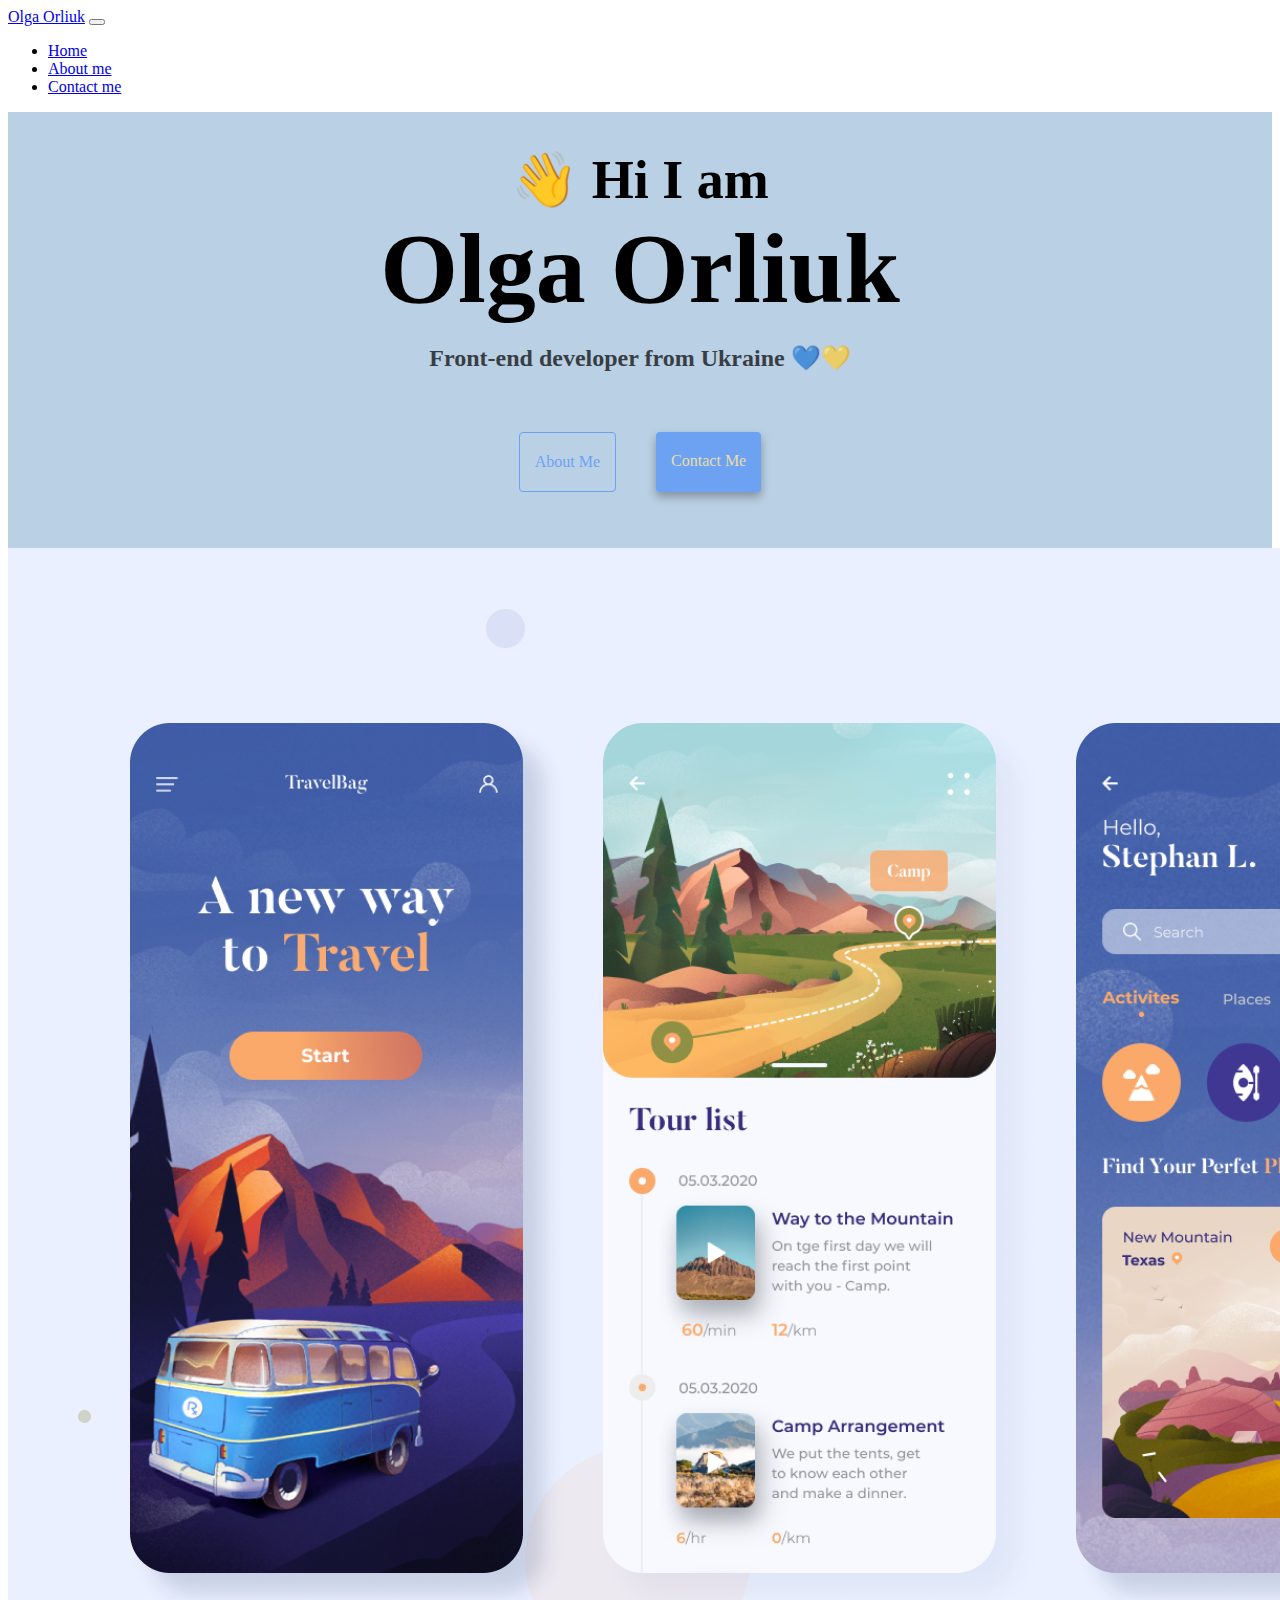
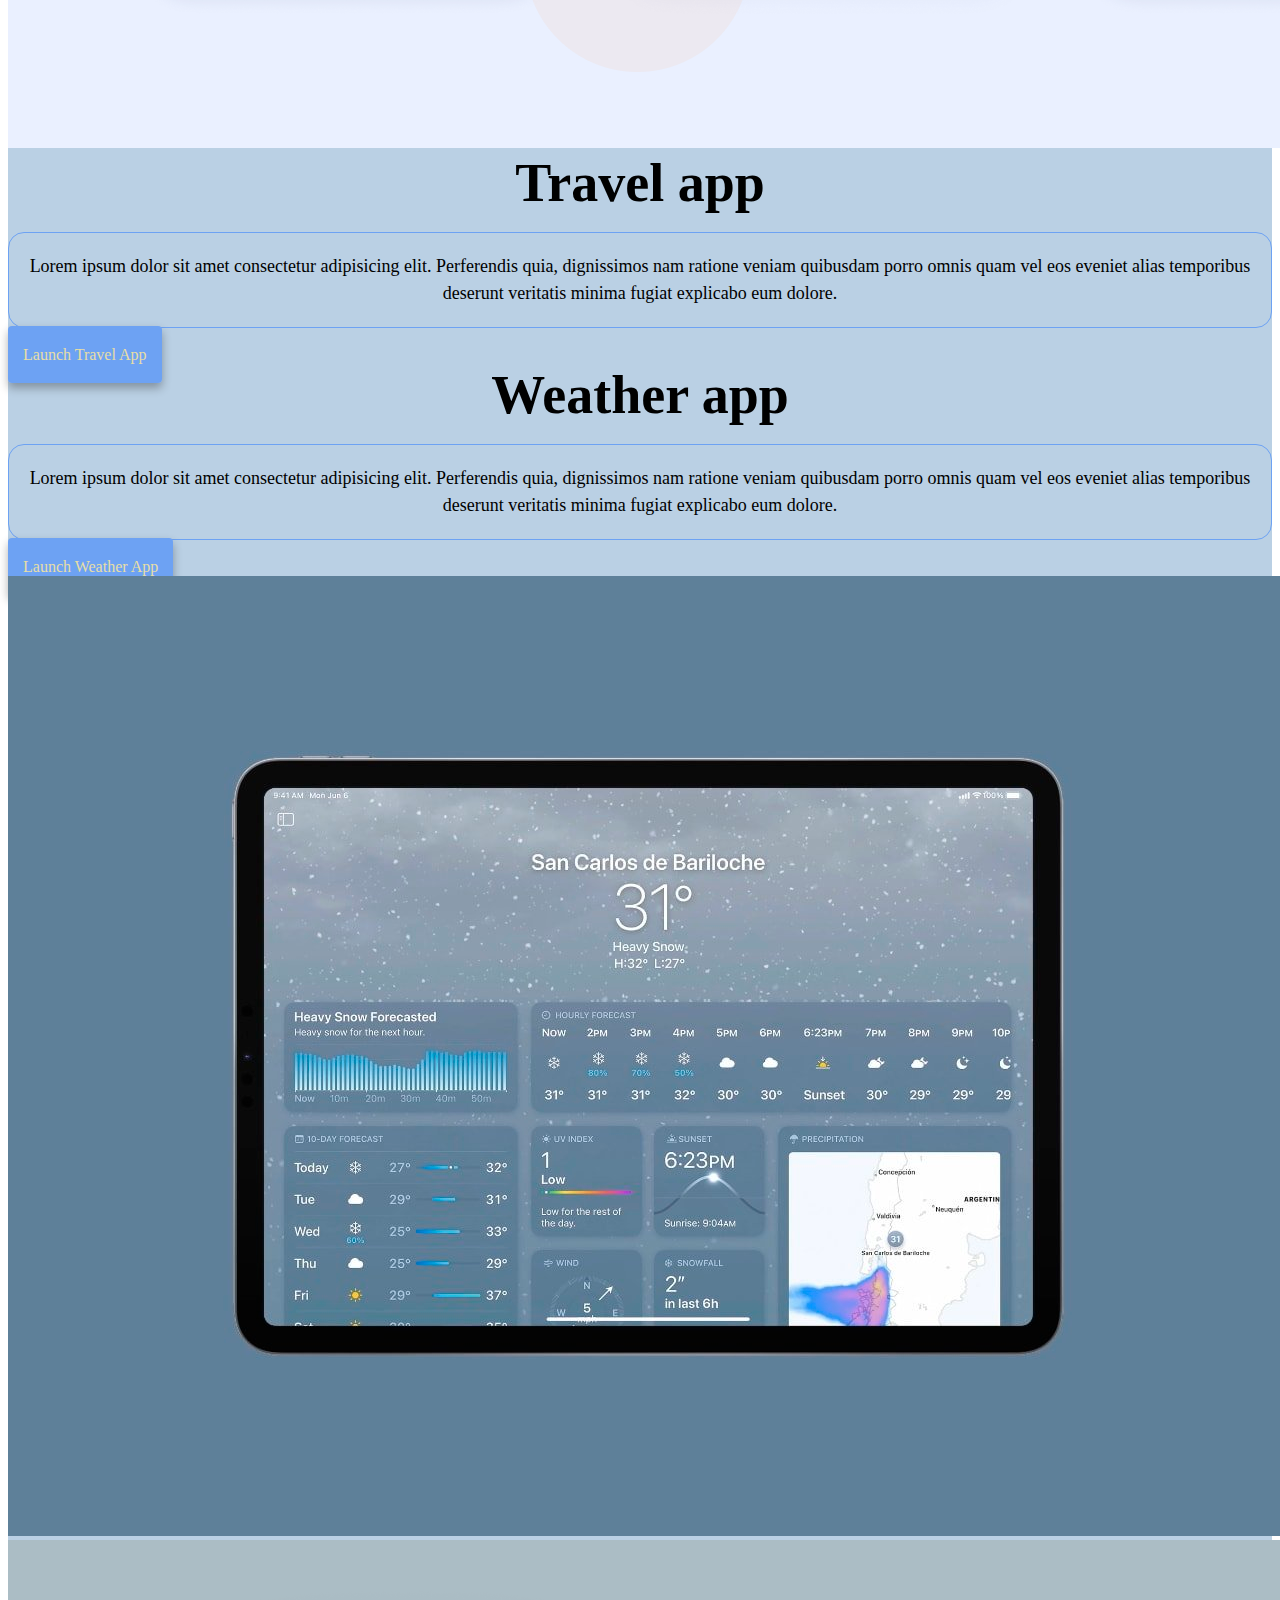
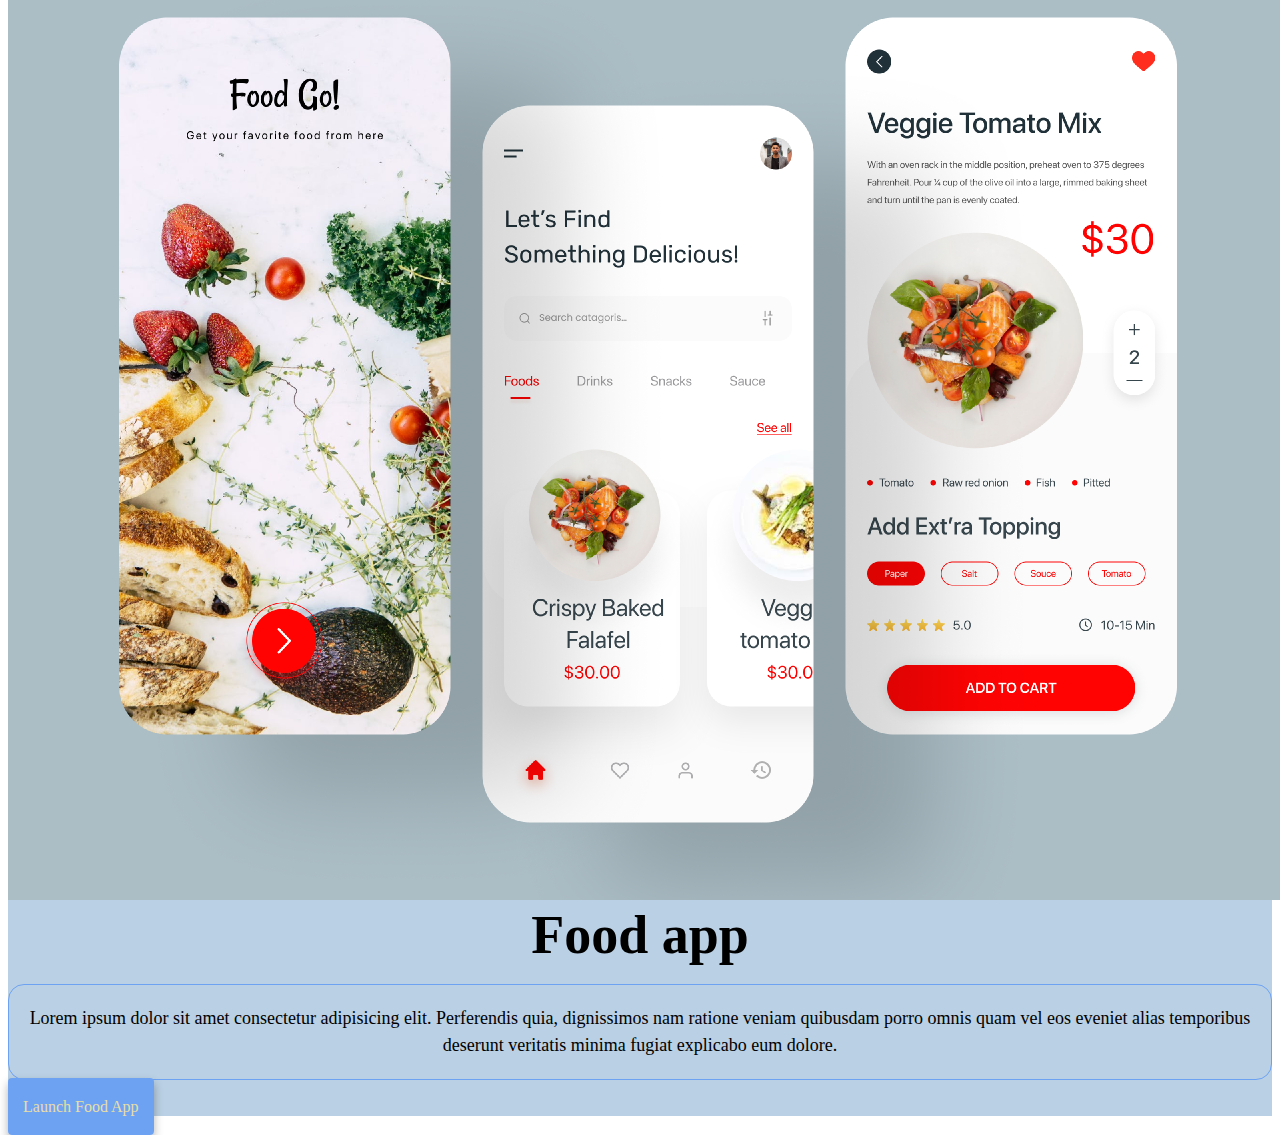
==== index.html @ db728abf "structure" ====
<!DOCTYPE html>
<html lang="en">
  <head>
    <meta charset="UTF-8" />
    <meta name="viewport" content="width=device-width, initial-scale=1.0" />
    <meta http-equiv="X-UA-Compatible" content="ie=edge" />
    <title>Olga Orliuk</title>
    <link href="src/styles.css" rel="stylesheet" type="text/css" />
    <link href="https://cdn.jsdelivr.net/npm/bootstrap@5.3.0-alpha1/dist/css/bootstrap.min.css" rel="stylesheet" integrity="sha384-GLhlTQ8iRABdZLl6O3oVMWSktQOp6b7In1Zl3/Jr59b6EGGoI1aFkw7cmDA6j6gD" crossorigin="anonymous">
    <script src="https://cdn.jsdelivr.net/npm/bootstrap@5.3.0-alpha1/dist/js/bootstrap.bundle.min.js" integrity="sha384-w76AqPfDkMBDXo30jS1Sgez6pr3x5MlQ1ZAGC+nuZB+EYdgRZgiwxhTBTkF7CXvN" crossorigin="anonymous"></script>
  </head>
  <body>
  
    <nav class="navbar navbar-expand-lg bg-body-tertiary">
          <div class="container-fluid">
            <a class="navbar-brand" href="/">Olga Orliuk</a>
            <button class="navbar-toggler" type="button" data-bs-toggle="collapse" data-bs-target="#navbarNav" aria-controls="navbarNav" aria-expanded="false" aria-label="Toggle navigation">
              <span class="navbar-toggler-icon"></span>
            </button>
            <div class="collapse navbar-collapse" id="navbarNav">
              <ul class="navbar-nav">
                <li class="nav-item">
                  <a class="nav-link" aria-current="page" href="/">Home</a>
                </li>
                <li class="nav-item">
                  <a class="nav-link" href="/about.html">About me</a>
                </li>
                <li class="nav-item">
                  <a class="nav-link" href="/about.html#contact">Contact me</a>
                </li>
              </ul>
            </div>
          </div>
    </nav>
    <div class="about">
    </br>
    </br>
    <h2 class="text-center">👋 Hi I am</h2>
    <h1 class="text-center">Olga Orliuk</h1>
    </br>
    <h3 class="text-center">Front-end developer from Ukraine 💙💛</h3>
    <div class="navigation-links">
      <a href="/about.html" class="about-link">About me</a>
      <a href="/about.html#contact" class="contact-link">Contact me</a>
    </div>
    </br>
    </br>
  </div>
  <div class="about">
    <div class="container">
        <div class="row">
          <div class="col-md-6">
            <img src="images/travel.png" class="img-fluid rounded">
          </div>
          <div class="col-md-6">
            <h2 class="mb-3">Travel app</h2>
            <p class="apps">
              Lorem ipsum dolor sit amet consectetur adipisicing elit. Perferendis
              quia, dignissimos nam ratione veniam quibusdam porro omnis quam vel
              eos eveniet alias temporibus deserunt veritatis minima fugiat
              explicabo eum dolore.
            </p>
            <div class="mt-5">
              <a href="#" class="primary-link">Launch Travel App</a>
            </div>
          </div>
        </div>
        <div class="row mt-5">
          <div class="col-md-6">
            <h2 class="mb-3">Weather app</h2>
            <p class="apps">
              Lorem ipsum dolor sit amet consectetur adipisicing elit. Perferendis
              quia, dignissimos nam ratione veniam quibusdam porro omnis quam vel
              eos eveniet alias temporibus deserunt veritatis minima fugiat
              explicabo eum dolore.
            </p>
            <div class="mb-5 mt-5">
              <a href="#" class="primary-link">Launch Weather App</a>
            </div>
          </div>
          <div class="col-md-6">
            <img src="images/weather.png" class="img-fluid rounded">
          </div>
        </div>
        <div class="row mt-5">
          <div class="col-md-6">
            <img src="images/food.png" class="img-fluid rounded">
          </div>
          <div class="col-md-6">
            <h2 class="mb-3">Food app</h2>
            <p class="apps">
              Lorem ipsum dolor sit amet consectetur adipisicing elit. Perferendis
              quia, dignissimos nam ratione veniam quibusdam porro omnis quam vel
              eos eveniet alias temporibus deserunt veritatis minima fugiat
              explicabo eum dolore.
            </p>
            <div class="mt-5">
              <a href="#" class="primary-link">Launch Food App</a>
            </div>
          </div>
        </div>
      </div>
    </div>
  </body>
</html>
---- src/styles.css ----
.about {
  display: block;
  background-color: #bad0e4;
  margin: 0 auto;
  max-width: 100%;
}
:root {
  --primary-color: #6da2f3;
  --secondary-color: #f5f2fe;
  --accent-color: #e7dea6;
  --box-shadow: 0 5px 10px rgba(0, 0, 0, 0.3);
}
h2 {
  font-size: 54px;
}
h1,
h2,
h3 {
  text-align: center;
  margin: 0;
}
h1 {
  font-size: 100px;
}
h3 {
  font-size: 24px;
  opacity: 0.7;
}
.navigation-links {
  display: flex;
  margin-top: 40px;
  justify-content: center;
}

.navigation-links a {
  margin: 20px;
  border-radius: 4px;
  padding: 20px 15px;
  text-decoration: none;
  text-transform: capitalize;
}
.contact-link {
  background: var(--primary-color);
  box-shadow: var(--box-shadow);
  color: #e7dea6;
}
.about-link {
  color: var(--primary-color);
  border: 1px solid var(--primary-color);
}
.homepage-link {
  color: var(--primary-color);
  text-align: center;
  display: block;
  text-decoration: none;
}
.about-paragraphs {
  display: flex;
  margin: 30px 0;
}
.about-paragraphs p {
  margin: 10px;
}
p {
  background: var(--accent-color);
  padding: 20px;
  border-radius: 16px;
  font-size: 18px;
  line-height: 1.5;
  text-align: center;
}
.email-link {
  display: flex;
  justify-content: center;
  color: var(--primary-color);
  font-size: 26px;
  text-decoration: none;
}
strong {
  font-size: 26px;
}
.primary-link {
  border-radius: 4px;
  padding: 20px 15px;
  text-decoration: none;
  text-transform: capitalize;
  background: var(--primary-color);
  box-shadow: var(--box-shadow);
  color: #e7dea6;
}
.apps {
  color: black;
  border: 1px solid var(--primary-color);
  background: none;
}
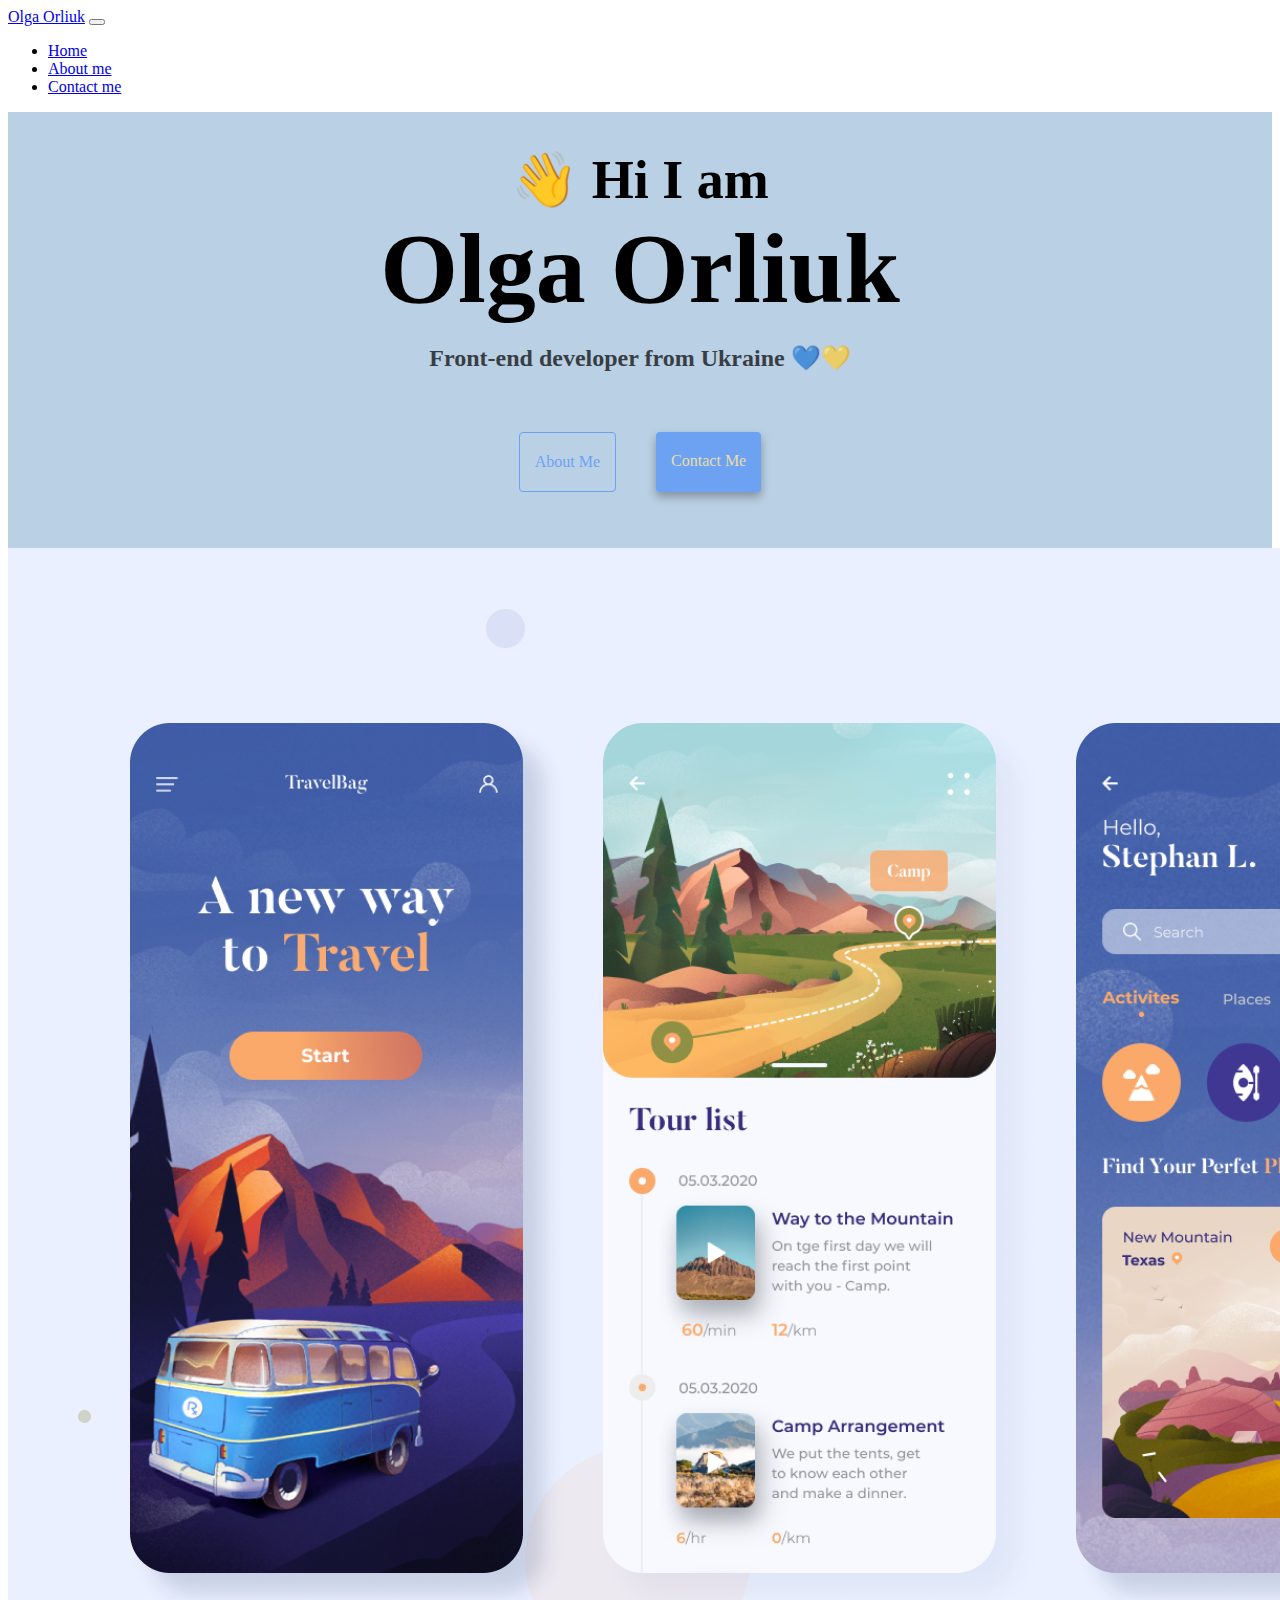
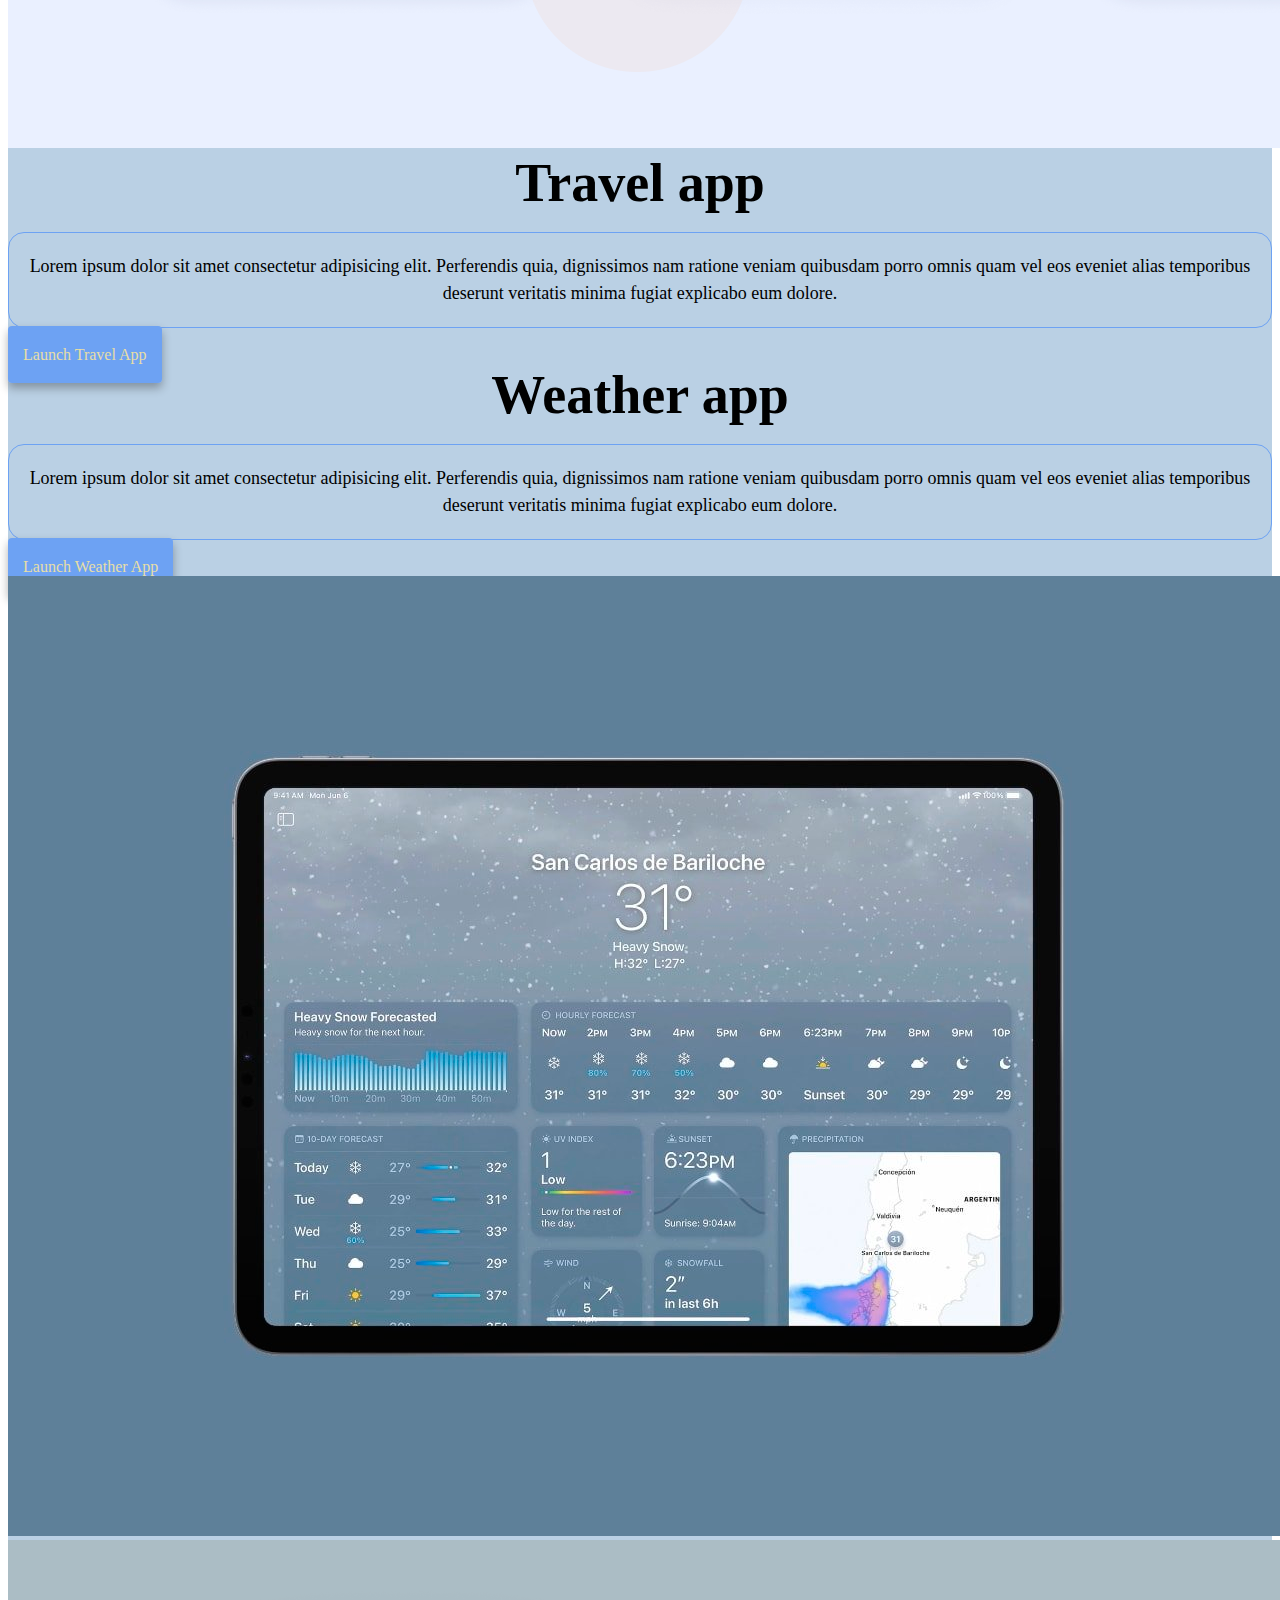
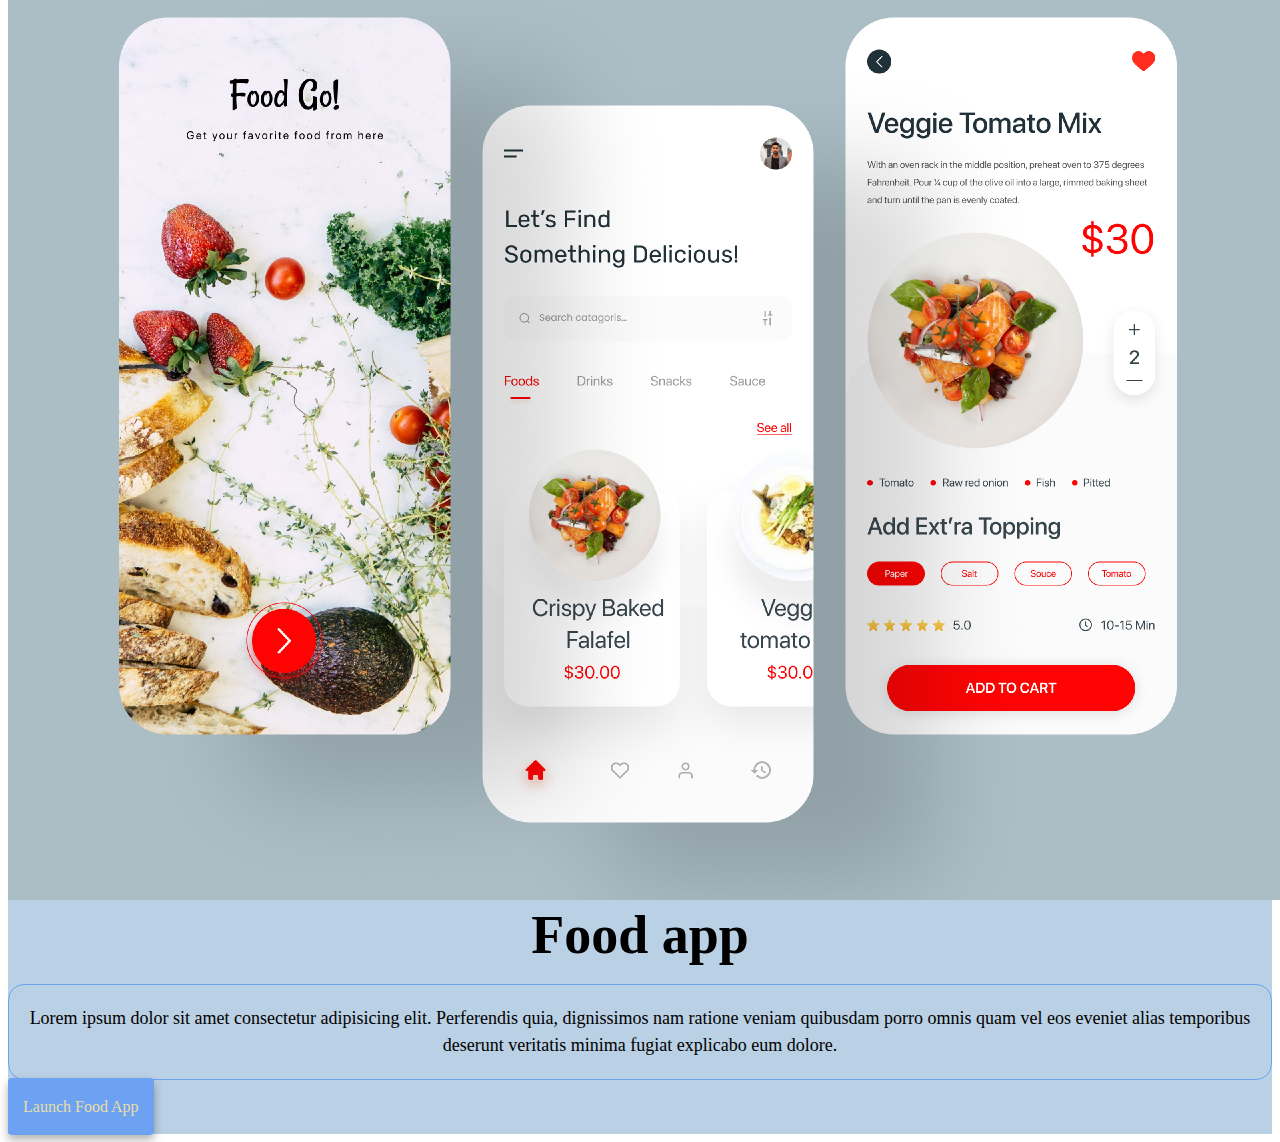
==== commit b8a9bf35: "SEO friendly" ====
--- a/index.html
+++ b/index.html
@@ -4,10 +4,11 @@
     <meta charset="UTF-8" />
     <meta name="viewport" content="width=device-width, initial-scale=1.0" />
     <meta http-equiv="X-UA-Compatible" content="ie=edge" />
-    <title>Olga Orliuk</title>
+    <title>Project for SheCodes - Olga Orliuk</title>
     <link href="src/styles.css" rel="stylesheet" type="text/css" />
     <link href="https://cdn.jsdelivr.net/npm/bootstrap@5.3.0-alpha1/dist/css/bootstrap.min.css" rel="stylesheet" integrity="sha384-GLhlTQ8iRABdZLl6O3oVMWSktQOp6b7In1Zl3/Jr59b6EGGoI1aFkw7cmDA6j6gD" crossorigin="anonymous">
     <script src="https://cdn.jsdelivr.net/npm/bootstrap@5.3.0-alpha1/dist/js/bootstrap.bundle.min.js" integrity="sha384-w76AqPfDkMBDXo30jS1Sgez6pr3x5MlQ1ZAGC+nuZB+EYdgRZgiwxhTBTkF7CXvN" crossorigin="anonymous"></script>
+    <meta name="description" content="Weather app, Travel app and Food app"/>
   </head>
   <body>
   
@@ -20,13 +21,13 @@
             <div class="collapse navbar-collapse" id="navbarNav">
               <ul class="navbar-nav">
                 <li class="nav-item">
-                  <a class="nav-link" aria-current="page" href="/">Home</a>
+                  <a class="nav-link" aria-current="page" href="/" title="Home">Home</a>
                 </li>
                 <li class="nav-item">
-                  <a class="nav-link" href="/about.html">About me</a>
+                  <a class="nav-link" href="/about.html" title="About me">About me</a>
                 </li>
                 <li class="nav-item">
-                  <a class="nav-link" href="/about.html#contact">Contact me</a>
+                  <a class="nav-link" href="/about.html#contact" title="Contact">Contact me</a>
                 </li>
               </ul>
             </div>
@@ -97,6 +98,7 @@
             <div class="mt-5">
               <a href="#" class="primary-link">Launch Food App</a>
             </div>
+            </br>
           </div>
         </div>
       </div>
